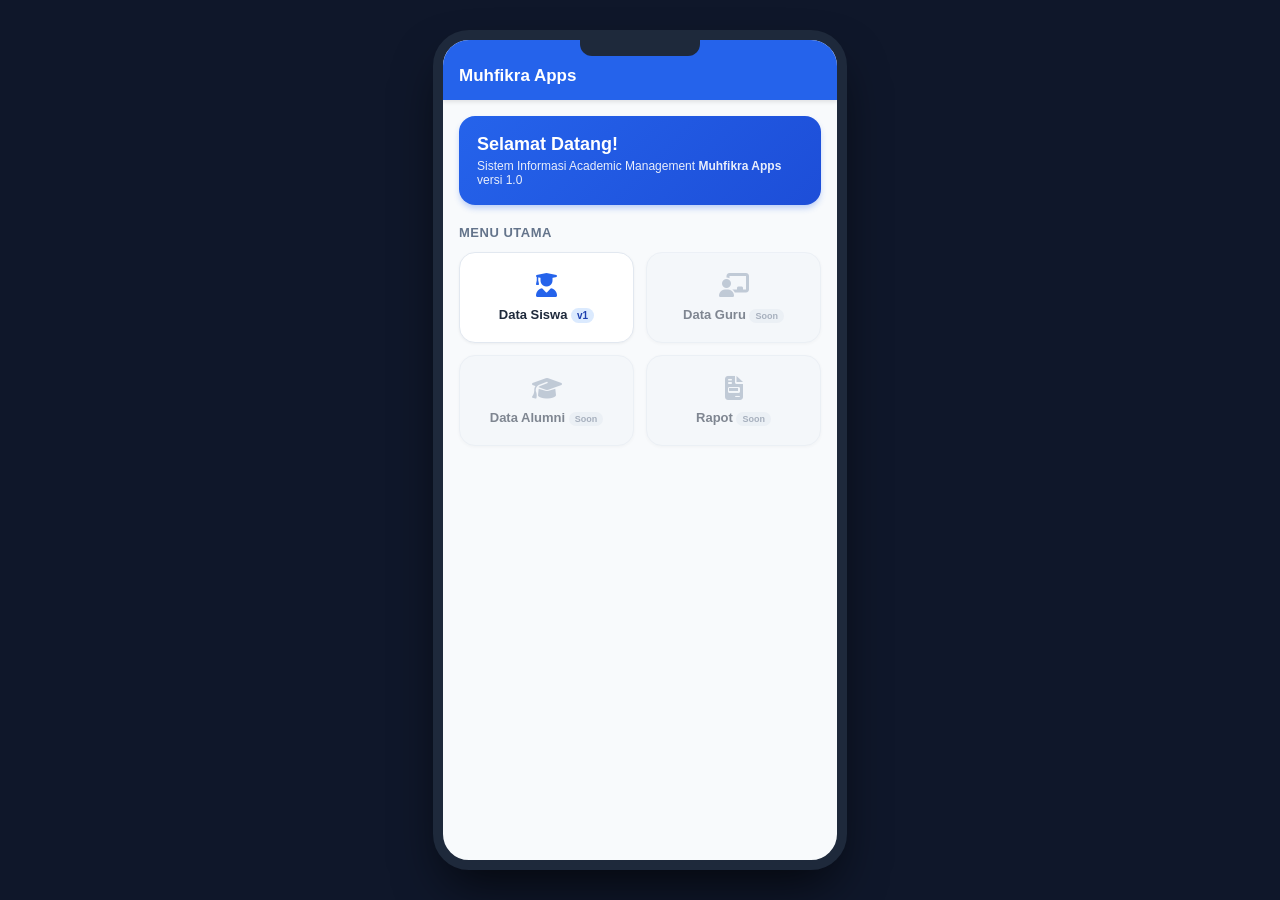
==== v1/index.html @ d79c7ef6 "Add files via upload" ====
<!DOCTYPE html>
<html lang="id">
<head>
    <meta charset="UTF-8">
    <meta name="viewport" content="width=device-width, initial-scale=1.0">
    <title>Muhfikra Apps</title>
    
    <!-- CSS Utama -->
    <link rel="stylesheet" href="css/style.css">
    
    <!-- Font Awesome untuk Ikon Mobile -->
    <link rel="stylesheet" href="https://cdnjs.cloudflare.com/ajax/libs/font-awesome/6.4.0/css/all.min.css">
</head>
<body>

    <!-- Container Utama: Membatasi tampilan di Desktop/Laptop menyerupai Layar HP / Tablet -->
    <div class="device-container">
        <!-- Frame Notch HP Decorative (Akan tampil pada tampilan Desktop) -->
        <div class="phone-notch"></div>

        <!-- Header Navigasi -->
        <header>
            <!-- Tombol Kembali (Navigasi SPA Gesture Anti-Closed) -->
            <button id="btn-back" class="btn-back-nav" onclick="window.history.back()">
                <i class="fa-solid fa-arrow-left"></i>
            </button>
            <h2 id="header-title">Muhfikra Apps</h2>
        </header>

        <!-- Main Content Area (Berubah secara dinamis via JS Hash Router) -->
        <main id="app-content">
            <!-- Konten halaman akan dimuat oleh app.js -->
        </main>

        <!-- Modal Detail Siswa (Hanya Read-Only) -->
        <div id="student-modal" class="modal-overlay hidden">
            <div class="modal-content">
                <div class="modal-header">
                    <h3><i class="fa-solid fa-id-card text-primary"></i> Rincian Data Siswa</h3>
                    <button class="btn-close" onclick="closeStudentModal()">&times;</button>
                </div>
                <div class="modal-body" id="modal-detail-body">
                    <!-- Data rincian siswa akan diisi dinamis via JavaScript -->
                </div>
                <div class="modal-footer">
                    <button class="btn btn-secondary full-width" onclick="closeStudentModal()">Tutup Rincian</button>
                </div>
            </div>
        </div>
    </div>

    <!-- JavaScript Aplikasi -->
    <script src="js/app.js"></script>
</body>
</html>
---- v1/css/style.css ----
/* ==========================================
   1. RESET & VARIABLES
   ========================================== */
:root {
    --primary-color: #2563eb;
    --primary-dark: #1d4ed8;
    --bg-color: #f8fafc;
    --card-bg: #ffffff;
    --text-color: #1e293b;
    --text-muted: #64748b;
    --border-color: #e2e8f0;
}

* {
    box-sizing: border-box;
    margin: 0;
    padding: 0;
    font-family: -apple-system, BlinkMacSystemFont, "Segoe UI", Roboto, Helvetica, Arial, sans-serif;
}

body {
    background-color: #0f172a; /* Warna latar belakang luar mockup di layar laptop/desktop */
    color: var(--text-color);
    display: flex;
    justify-content: center;
    align-items: center;
    min-height: 100vh;
    padding: 20px 0;
}

/* ==========================================
   2. DEVICE MOCKUP CONTAINER (RESPONSIF HP/TABLET)
   ========================================== */
.device-container {
    width: 100%;
    max-width: 414px; /* Standar Lebar Layar HP (iPhone/Android) */
    height: 840px;
    background-color: var(--bg-color);
    display: flex;
    flex-direction: column;
    position: relative;
    overflow: hidden;
    box-shadow: 0 25px 50px -12px rgba(0, 0, 0, 0.7);
    border-radius: 36px;
    border: 10px solid #1e293b;
}

/* Aksesoris Frame HP di Desktop */
.phone-notch {
    width: 120px;
    height: 16px;
    background-color: #1e293b;
    position: absolute;
    top: 0;
    left: 50%;
    transform: translateX(-50%);
    border-bottom-left-radius: 12px;
    border-bottom-right-radius: 12px;
    z-index: 20;
}

/* Header Navbar */
header {
    background-color: var(--primary-color);
    color: white;
    padding: 26px 16px 14px 16px;
    box-shadow: 0 2px 4px rgba(0,0,0,0.1);
    z-index: 10;
    display: flex;
    align-items: center;
    gap: 12px;
}

header h2 {
    font-size: 17px;
    font-weight: 600;
}

.btn-back-nav {
    background: rgba(255, 255, 255, 0.2);
    border: none;
    color: white;
    font-size: 14px;
    cursor: pointer;
    display: none;
    align-items: center;
    justify-content: center;
    width: 30px;
    height: 30px;
    border-radius: 50%;
}

/* Area Konten Utama */
main#app-content {
    flex: 1;
    overflow-y: auto;
    padding: 16px;
}

/* ==========================================
   3. DESAIN KOMPONEN & MENU
   ========================================== */
.welcome-card {
    background: linear-gradient(135deg, #2563eb, #1d4ed8);
    color: white;
    padding: 18px;
    border-radius: 16px;
    margin-bottom: 20px;
    box-shadow: 0 4px 6px -1px rgba(37, 99, 235, 0.3);
}

.welcome-card h3 {
    font-size: 18px;
    margin-bottom: 4px;
}

.welcome-card p {
    font-size: 12px;
    opacity: 0.9;
}

.section-title {
    font-size: 13px;
    font-weight: 700;
    color: var(--text-muted);
    margin-bottom: 12px;
    text-transform: uppercase;
    letter-spacing: 0.5px;
}

.menu-grid {
    display: grid;
    grid-template-columns: repeat(2, 1fr);
    gap: 12px;
}

.menu-card {
    background: var(--card-bg);
    padding: 20px 12px;
    border-radius: 16px;
    text-align: center;
    text-decoration: none;
    color: var(--text-color);
    box-shadow: 0 1px 3px rgba(0,0,0,0.05);
    display: flex;
    flex-direction: column;
    align-items: center;
    gap: 10px;
    font-weight: 600;
    font-size: 13px;
    border: 1px solid var(--border-color);
}

.menu-card i {
    font-size: 24px;
    color: var(--primary-color);
}

.menu-card.disabled {
    opacity: 0.55;
    cursor: not-allowed;
    background: #f1f5f9;
}

.menu-card.disabled i {
    color: #94a3b8;
}

.badge-v1 {
    font-size: 10px;
    background: #dbeafe;
    color: #1e40af;
    padding: 2px 6px;
    border-radius: 10px;
}

.badge-soon {
    font-size: 9px;
    background: #e2e8f0;
    color: #64748b;
    padding: 2px 6px;
    border-radius: 10px;
}

/* ==========================================
   4. CONTROL & TABEL DATA SISWA
   ========================================== */
.filter-container {
    display: flex;
    flex-direction: column;
    gap: 10px;
    margin-bottom: 14px;
}

.action-buttons {
    display: flex;
    gap: 8px;
}

select {
    width: 100%;
    padding: 10px 12px;
    border-radius: 10px;
    border: 1px solid var(--border-color);
    font-size: 13px;
    background-color: white;
    outline: none;
}

.btn {
    padding: 10px 14px;
    border-radius: 10px;
    border: none;
    font-size: 12px;
    font-weight: 600;
    cursor: pointer;
    display: inline-flex;
    align-items: center;
    justify-content: center;
    gap: 6px;
}

.btn-primary { background-color: var(--primary-color); color: white; }
.btn-secondary { background-color: #64748b; color: white; }
.btn-danger { background-color: #ef4444; color: white; }
.full-width { width: 100%; }

/* Table Responsive */
.table-responsive {
    width: 100%;
    overflow-x: auto;
    background: white;
    border-radius: 12px;
    box-shadow: 0 1px 3px rgba(0,0,0,0.05);
    border: 1px solid var(--border-color);
}

table {
    width: 100%;
    border-collapse: collapse;
    font-size: 12px;
    text-align: left;
}

th, td {
    padding: 10px 8px;
    border-bottom: 1px solid var(--border-color);
}

th {
    background-color: #f8fafc;
    color: var(--text-muted);
    font-weight: 600;
    font-size: 11px;
    text-transform: uppercase;
}

.link-student {
    color: var(--primary-color);
    font-weight: 600;
    cursor: pointer;
    text-decoration: underline;
}

/* ==========================================
   5. MODAL DETAIL DIALOG
   ========================================== */
.modal-overlay {
    position: absolute;
    top: 0; left: 0; right: 0; bottom: 0;
    background: rgba(15, 23, 42, 0.6);
    backdrop-filter: blur(2px);
    display: flex;
    justify-content: center;
    align-items: flex-end;
    z-index: 100;
}

.modal-overlay.hidden { display: none; }

.modal-content {
    background: white;
    width: 100%;
    border-radius: 20px 20px 0 0;
    padding: 20px;
    max-height: 85%;
    overflow-y: auto;
}

.modal-header {
    display: flex;
    justify-content: space-between;
    align-items: center;
    border-bottom: 1px solid var(--border-color);
    padding-bottom: 10px;
    margin-bottom: 12px;
}

.modal-header h3 { font-size: 15px; }

.btn-close {
    background: #f1f5f9;
    border: none;
    width: 28px;
    height: 28px;
    border-radius: 50%;
    font-size: 16px;
    cursor: pointer;
    color: #64748b;
}

.detail-card {
    background: #f8fafc;
    border-radius: 10px;
    padding: 12px;
    margin-bottom: 10px;
    border: 1px solid #e2e8f0;
}

.detail-row { margin-bottom: 8px; }
.detail-row:last-child { margin-bottom: 0; }

.detail-row label {
    font-weight: 600;
    display: block;
    color: var(--text-muted);
    font-size: 10px;
    text-transform: uppercase;
}

.detail-row div {
    font-size: 13px;
    color: var(--text-color);
    font-weight: 500;
}

.text-primary { color: var(--primary-color); }
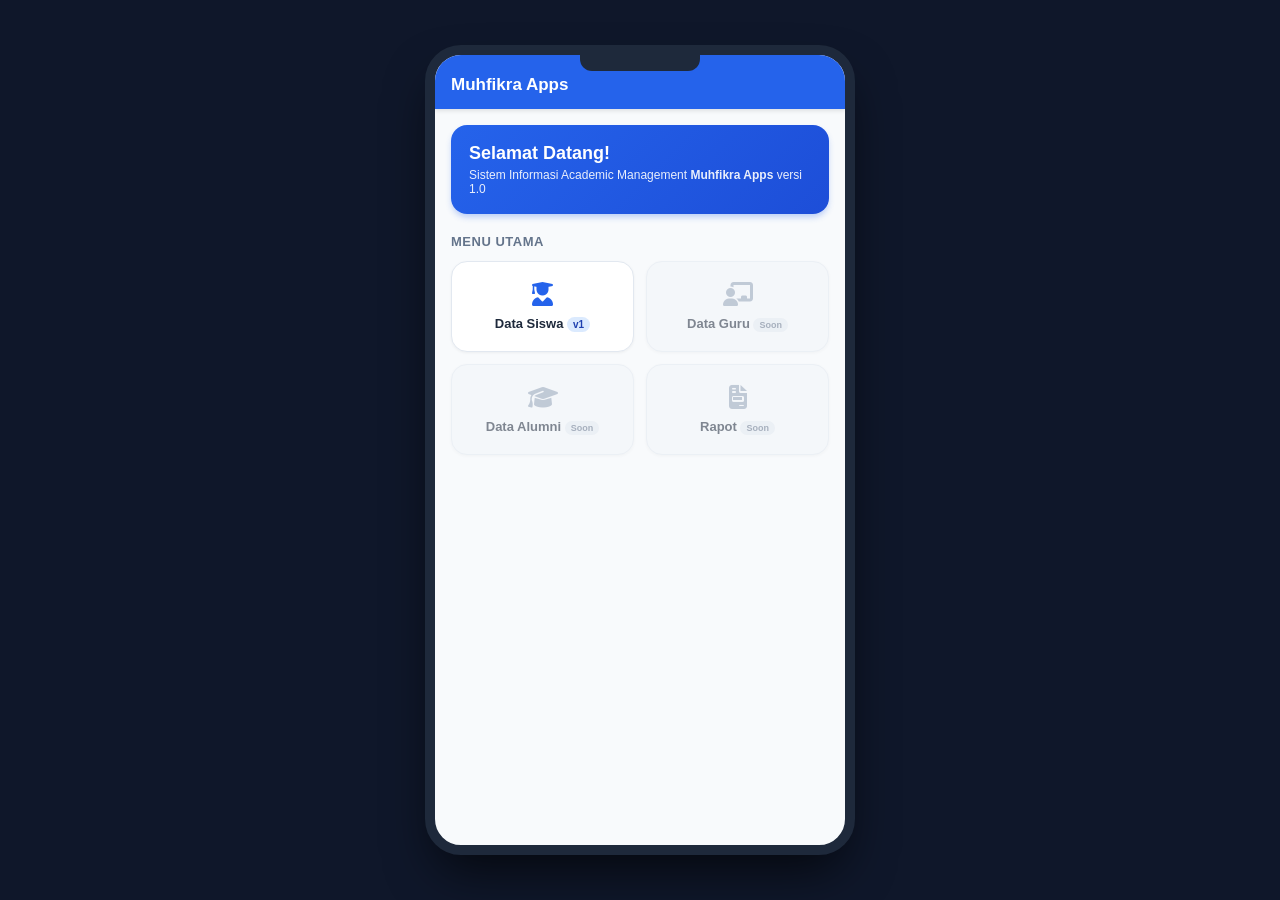
==== commit 86daa043: "Update index.html" ====
--- a/v1/index.html
+++ b/v1/index.html
@@ -13,9 +13,9 @@
 </head>
 <body>
 
-    <!-- Container Utama: Membatasi tampilan di Desktop/Laptop menyerupai Layar HP / Tablet -->
+    <!-- Container Utama: Responsive Fullscreen di HP/Tablet & Berbentuk HP di Desktop -->
     <div class="device-container">
-        <!-- Frame Notch HP Decorative (Akan tampil pada tampilan Desktop) -->
+        <!-- Frame Notch HP Decorative (Hanya tampil saat dibuka di Laptop/Desktop) -->
         <div class="phone-notch"></div>
 
         <!-- Header Navigasi -->
@@ -32,7 +32,7 @@
             <!-- Konten halaman akan dimuat oleh app.js -->
         </main>
 
-        <!-- Modal Detail Siswa (Hanya Read-Only) -->
+        <!-- Modal Detail Siswa (Read-Only) -->
         <div id="student-modal" class="modal-overlay hidden">
             <div class="modal-content">
                 <div class="modal-header">
@@ -49,7 +49,10 @@
         </div>
     </div>
 
-    <!-- JavaScript Aplikasi -->
+    <!-- Area Khusus Tersembunyi untuk Pencetakan PDF -->
+    <div id="print-pdf-area"></div>
+
+    <!-- JavaScript Utama -->
     <script src="js/app.js"></script>
 </body>
 </html>
--- a/v1/css/style.css
+++ b/v1/css/style.css
@@ -18,52 +18,77 @@
     font-family: -apple-system, BlinkMacSystemFont, "Segoe UI", Roboto, Helvetica, Arial, sans-serif;
 }
 
+/* ==========================================
+   2. DEVICE CONTAINER (RESPONSIF HP, TABLET & DESKTOP)
+   ========================================== */
+
+/* Latar belakang halaman */
 body {
-    background-color: #0f172a; /* Warna latar belakang luar mockup di layar laptop/desktop */
+    background-color: #0f172a; /* Warna latar belakang luar mockup di Desktop */
     color: var(--text-color);
     display: flex;
     justify-content: center;
     align-items: center;
     min-height: 100vh;
-    padding: 20px 0;
-}
-
-/* ==========================================
-   2. DEVICE MOCKUP CONTAINER (RESPONSIF HP/TABLET)
-   ========================================== */
+    margin: 0;
+    padding: 0;
+}
+
+/* Tampilan Utama: Fullscreen Responsif di HP & Tablet */
 .device-container {
-    width: 100%;
-    max-width: 414px; /* Standar Lebar Layar HP (iPhone/Android) */
-    height: 840px;
+    width: 100vw;
+    height: 100vh;
     background-color: var(--bg-color);
     display: flex;
     flex-direction: column;
     position: relative;
     overflow: hidden;
-    box-shadow: 0 25px 50px -12px rgba(0, 0, 0, 0.7);
-    border-radius: 36px;
-    border: 10px solid #1e293b;
-}
-
-/* Aksesoris Frame HP di Desktop */
+    border: none;
+    border-radius: 0;
+    box-shadow: none;
+}
+
+/* Sembunyikan aksesoris Notch jika dibuka di HP/Tablet */
 .phone-notch {
-    width: 120px;
-    height: 16px;
-    background-color: #1e293b;
-    position: absolute;
-    top: 0;
-    left: 50%;
-    transform: translateX(-50%);
-    border-bottom-left-radius: 12px;
-    border-bottom-right-radius: 12px;
-    z-index: 20;
+    display: none;
+}
+
+/* Penyesuaian khusus jika dibuka di Laptop / Desktop (Ukuran Layar >= 1024px) */
+@media (min-width: 1024px) {
+    body {
+        padding: 20px 0;
+    }
+
+    .device-container {
+        width: 100%;
+        max-width: 430px; /* Ukuran lebar tampilan HP di Desktop */
+        height: 90vh;
+        max-height: 880px;
+        border-radius: 36px;
+        border: 10px solid #1e293b;
+        box-shadow: 0 25px 50px -12px rgba(0, 0, 0, 0.7);
+    }
+
+    .phone-notch {
+        display: block; /* Tampilkan Notch hanya di layar Laptop/Desktop */
+        width: 120px;
+        height: 16px;
+        background-color: #1e293b;
+        position: absolute;
+        top: 0;
+        left: 50%;
+        transform: translateX(-50%);
+        border-bottom-left-radius: 12px;
+        border-bottom-right-radius: 12px;
+        z-index: 20;
+    }
 }
 
 /* Header Navbar */
 header {
     background-color: var(--primary-color);
     color: white;
-    padding: 26px 16px 14px 16px;
+    padding: 20px 16px 14px 16px;
     box-shadow: 0 2px 4px rgba(0,0,0,0.1);
     z-index: 10;
     display: flex;
